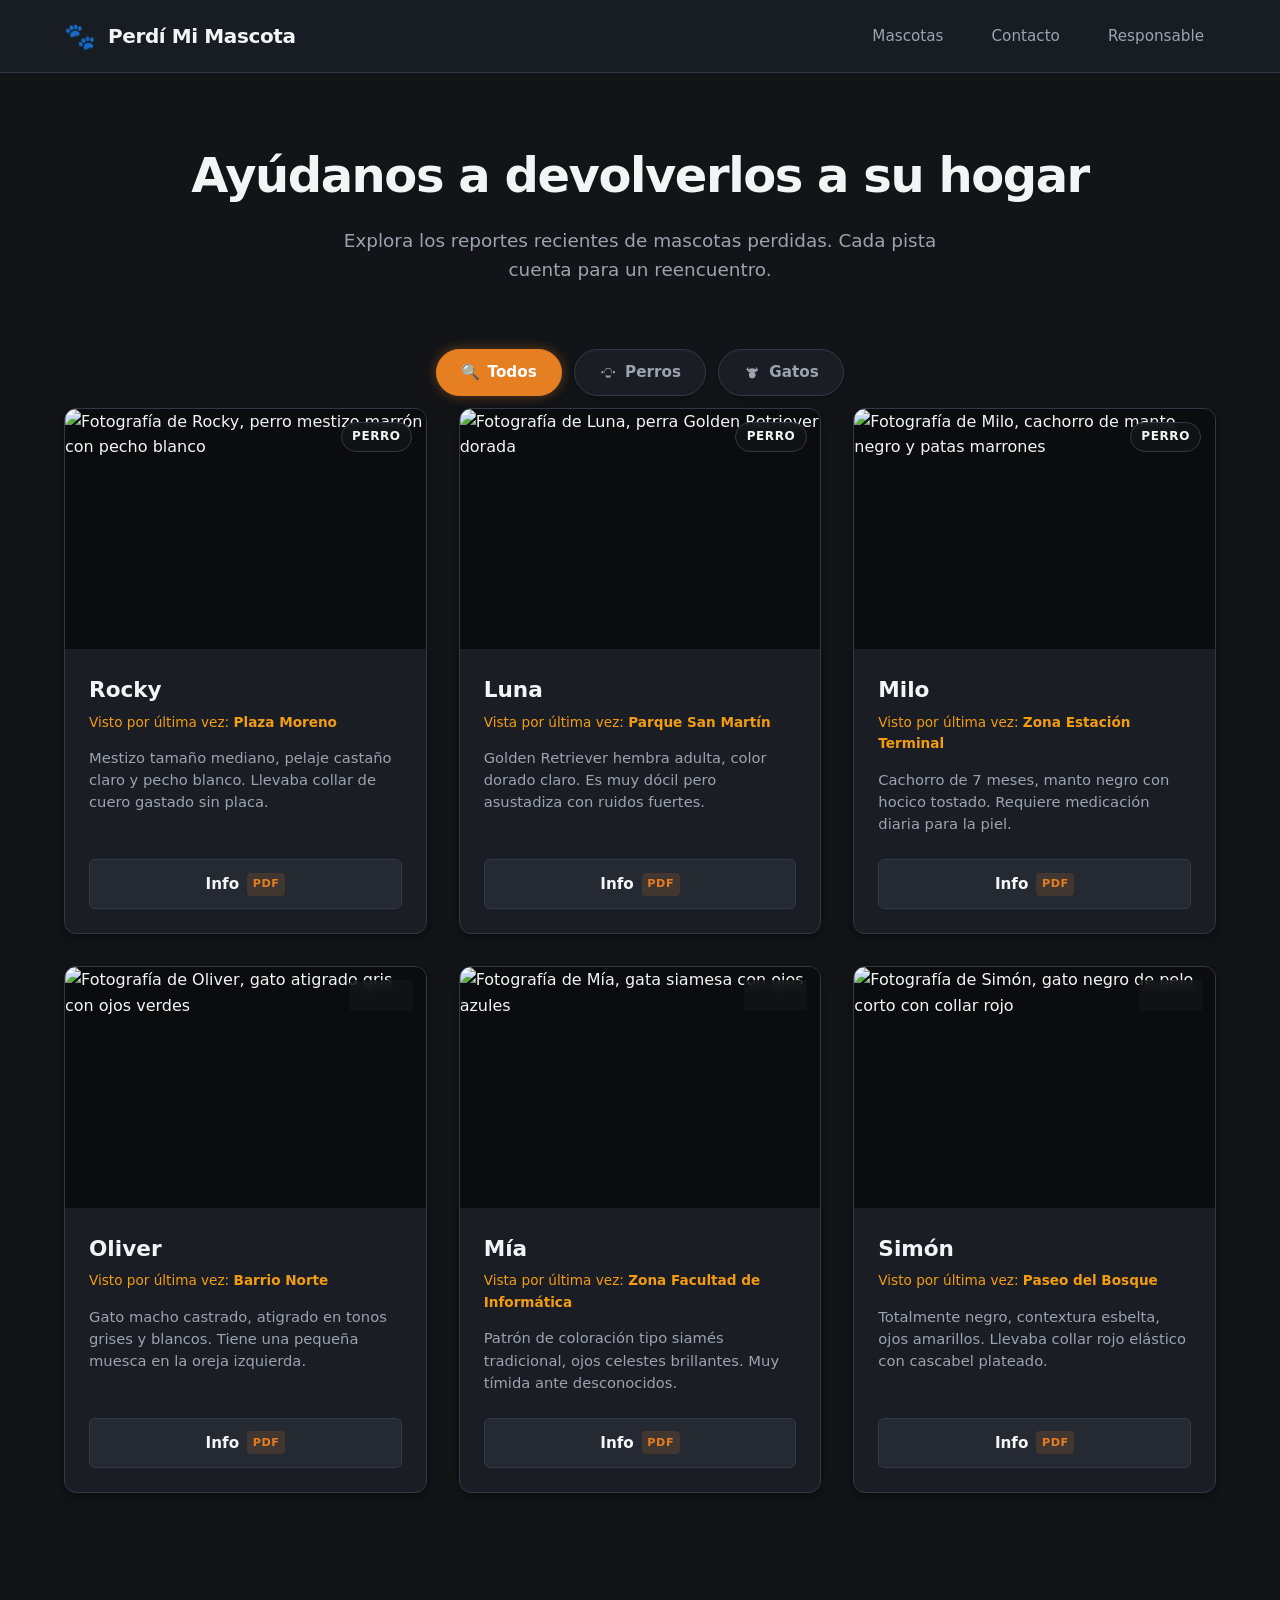
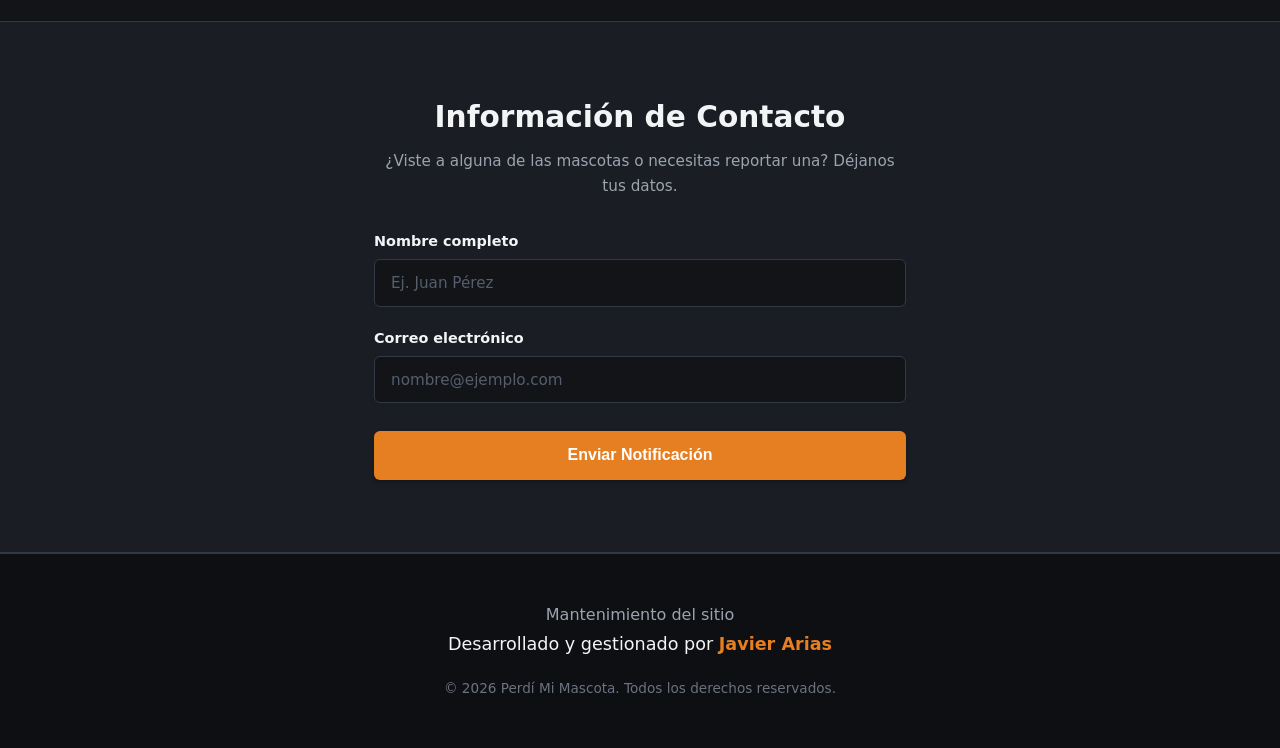
==== PerdiMIMascotaGemini/index.html @ 761e7d7b "poner codigo css" ====
<!DOCTYPE html>
<html lang="es">
<head>
  <meta charset="UTF-8">
  <meta name="viewport" content="width=device-width, initial-scale=1.0">
  <meta name="description" content="Perdí Mi Mascota: Portal comunitario para el reporte y búsqueda de perros y gatos extraviados.">
  <title>Perdí Mi Mascota</title>
  <link rel="stylesheet" href="estilosIA.css">
</head>
<body>
  <!-- Enlace accesible de salto al contenido -->
  <a href="#contenido-principal" class="skip-link">Saltar al contenido principal</a>

  <!-- Encabezado y Navegación Principal -->
  <header class="site-header">
    <div class="container header-container">
      <div class="brand">
        <span class="brand-icon" aria-hidden="true">🐾</span>
        <span class="brand-title">Perdí Mi Mascota</span>
      </div>
      <nav class="main-nav" aria-label="Navegación principal">
        <ul class="nav-list">
          <li><a href="#mascotas" class="nav-link">Mascotas</a></li>
          <li><a href="#contacto" class="nav-link">Contacto</a></li>
          <li><a href="#responsable" class="nav-link">Responsable</a></li>
        </ul>
      </nav>
    </div>
  </header>

  <main id="contenido-principal" class="main-content">
    
    <!-- Hero / Presentación -->
    <section class="hero-section">
      <div class="container hero-content">
        <h1 class="hero-title">Ayúdanos a devolverlos a su hogar</h1>
        <p class="hero-subtitle">
          Explora los reportes recientes de mascotas perdidas. Cada pista cuenta para un reencuentro.
        </p>
      </div>
    </section>

    <!-- Sección del Listado y Filtros -->
    <section id="mascotas" class="catalog-section" aria-labelledby="titulo-catalogo">
      <div class="container">
        <h2 id="titulo-catalogo" class="sr-only">Listado de mascotas perdidas</h2>

        <!-- Segmented Control implementado con CSS Puro (:checked) -->
        <div class="filter-controls" role="group" aria-label="Filtrar por tipo de mascota">
          <input type="radio" name="categoria" id="filtro-todos" class="filter-radio" checked>
          <label for="filtro-todos" class="filter-chip">
            <span class="chip-icon" aria-hidden="true">🔍</span> Todos
          </label>

          <input type="radio" name="categoria" id="filtro-perros" class="filter-radio">
          <label for="filtro-perros" class="filter-chip">
            <svg class="chip-icon" viewBox="0 0 24 24" fill="currentColor" aria-hidden="true">
              <path d="M4.5 10.5C3.67 10.5 3 11.17 3 12s.67 1.5 1.5 1.5 1.5-.67 1.5-1.5-.67-1.5-1.5-1.5zm15 0c-.83 0-1.5.67-1.5 1.5s.67 1.5 1.5 1.5 1.5-.67 1.5-1.5-.67-1.5-1.5-1.5zM12 7.5c-2.48 0-4.5 2.02-4.5 4.5s2.02 4.5 4.5 4.5 4.5-2.02 4.5-4.5-2.02-4.5-4.5-4.5zm-5 4c0-2.76 2.24-5 5-5s5 2.24 5 5c0 1.63-.8 3.07-2.02 3.97L15 19H9l.02-3.53C7.8 14.57 7 13.13 7 11.5z"/>
            </svg>
            Perros
          </label>

          <input type="radio" name="categoria" id="filtro-gatos" class="filter-radio">
          <label for="filtro-gatos" class="filter-chip">
            <svg class="chip-icon" viewBox="0 0 24 24" fill="currentColor" aria-hidden="true">
              <path d="M12 11c-2.5 0-4.5 2-4.5 4.5S9.5 20 12 20s4.5-2 4.5-4.5S14.5 11 12 11zm-5.5-6L4 9l3.5 1.5L6.5 5zm11 0L16.5 9l3.5 1.5L17.5 5zM12 7c-2.8 0-5.2 1.4-6.6 3.5L8.5 12c1-.6 2.2-1 3.5-1s2.5.4 3.5 1l3.1-1.5C17.2 8.4 14.8 7 12 7z"/>
            </svg>
            Gatos
          </label>

          <!-- Grilla de Tarjetas -->
          <div class="cards-grid">
            
            <!-- PERRO 1 -->
            <article class="pet-card cat-perros">
              <div class="card-image-wrapper">
                <img src="imagenes/perro1.jpg" alt="Fotografía de Rocky, perro mestizo marrón con pecho blanco" class="pet-img" loading="lazy">
                <span class="category-badge">Perro</span>
              </div>
              <div class="card-body">
                <h3 class="pet-name">Rocky</h3>
                <p class="pet-meta">Visto por última vez: <strong>Plaza Moreno</strong></p>
                <p class="pet-desc">Mestizo tamaño mediano, pelaje castaño claro y pecho blanco. Llevaba collar de cuero gastado sin placa.</p>
                <a href="info/perro1.pdf" class="btn-info" target="_blank" rel="noopener noreferrer" aria-label="Ver ficha técnica completa en PDF de Rocky">
                  <span>Info</span>
                  <span class="pdf-tag" aria-hidden="true">PDF</span>
                </a>
              </div>
            </article>

            <!-- PERRO 2 -->
            <article class="pet-card cat-perros">
              <div class="card-image-wrapper">
                <img src="imagenes/perro2.jpg" alt="Fotografía de Luna, perra Golden Retriever dorada" class="pet-img" loading="lazy">
                <span class="category-badge">Perro</span>
              </div>
              <div class="card-body">
                <h3 class="pet-name">Luna</h3>
                <p class="pet-meta">Vista por última vez: <strong>Parque San Martín</strong></p>
                <p class="pet-desc">Golden Retriever hembra adulta, color dorado claro. Es muy dócil pero asustadiza con ruidos fuertes.</p>
                <a href="info/perro2.pdf" class="btn-info" target="_blank" rel="noopener noreferrer" aria-label="Ver ficha técnica completa en PDF de Luna">
                  <span>Info</span>
                  <span class="pdf-tag" aria-hidden="true">PDF</span>
                </a>
              </div>
            </article>

            <!-- PERRO 3 -->
            <article class="pet-card cat-perros">
              <div class="card-image-wrapper">
                <img src="imagenes/perro3.jpg" alt="Fotografía de Milo, cachorro de manto negro y patas marrones" class="pet-img" loading="lazy">
                <span class="category-badge">Perro</span>
              </div>
              <div class="card-body">
                <h3 class="pet-name">Milo</h3>
                <p class="pet-meta">Visto por última vez: <strong>Zona Estación Terminal</strong></p>
                <p class="pet-desc">Cachorro de 7 meses, manto negro con hocico tostado. Requiere medicación diaria para la piel.</p>
                <a href="info/perro3.pdf" class="btn-info" target="_blank" rel="noopener noreferrer" aria-label="Ver ficha técnica completa en PDF de Milo">
                  <span>Info</span>
                  <span class="pdf-tag" aria-hidden="true">PDF</span>
                </a>
              </div>
            </article>

            <!-- GATO 1 -->
            <article class="pet-card cat-gatos">
              <div class="card-image-wrapper">
                <img src="imagenes/gato1.jpg" alt="Fotografía de Oliver, gato atigrado gris con ojos verdes" class="pet-img" loading="lazy">
                <span class="category-badge">Gato</span>
              </div>
              <div class="card-body">
                <h3 class="pet-name">Oliver</h3>
                <p class="pet-meta">Visto por última vez: <strong>Barrio Norte</strong></p>
                <p class="pet-desc">Gato macho castrado, atigrado en tonos grises y blancos. Tiene una pequeña muesca en la oreja izquierda.</p>
                <a href="info/gato1.pdf" class="btn-info" target="_blank" rel="noopener noreferrer" aria-label="Ver ficha técnica completa en PDF de Oliver">
                  <span>Info</span>
                  <span class="pdf-tag" aria-hidden="true">PDF</span>
                </a>
              </div>
            </article>

            <!-- GATO 2 -->
            <article class="pet-card cat-gatos">
              <div class="card-image-wrapper">
                <img src="imagenes/gato2.jpg" alt="Fotografía de Mía, gata siamesa con ojos azules" class="pet-img" loading="lazy">
                <span class="category-badge">Gato</span>
              </div>
              <div class="card-body">
                <h3 class="pet-name">Mía</h3>
                <p class="pet-meta">Vista por última vez: <strong>Zona Facultad de Informática</strong></p>
                <p class="pet-desc">Patrón de coloración tipo siamés tradicional, ojos celestes brillantes. Muy tímida ante desconocidos.</p>
                <a href="info/gato2.pdf" class="btn-info" target="_blank" rel="noopener noreferrer" aria-label="Ver ficha técnica completa en PDF de Mía">
                  <span>Info</span>
                  <span class="pdf-tag" aria-hidden="true">PDF</span>
                </a>
              </div>
            </article>

            <!-- GATO 3 -->
            <article class="pet-card cat-gatos">
              <div class="card-image-wrapper">
                <img src="imagenes/gato3.jpg" alt="Fotografía de Simón, gato negro de pelo corto con collar rojo" class="pet-img" loading="lazy">
                <span class="category-badge">Gato</span>
              </div>
              <div class="card-body">
                <h3 class="pet-name">Simón</h3>
                <p class="pet-meta">Visto por última vez: <strong>Paseo del Bosque</strong></p>
                <p class="pet-desc">Totalmente negro, contextura esbelta, ojos amarillos. Llevaba collar rojo elástico con cascabel plateado.</p>
                <a href="info/gato3.pdf" class="btn-info" target="_blank" rel="noopener noreferrer" aria-label="Ver ficha técnica completa en PDF de Simón">
                  <span>Info</span>
                  <span class="pdf-tag" aria-hidden="true">PDF</span>
                </a>
              </div>
            </article>

          </div>
        </div>
      </div>
    </section>

    <!-- Sección de Información de Contacto -->
    <section id="contacto" class="contact-section" aria-labelledby="titulo-contacto">
      <div class="container form-container">
        <h2 id="titulo-contacto" class="section-title">Información de Contacto</h2>
        <p class="section-desc">¿Viste a alguna de las mascotas o necesitas reportar una? Déjanos tus datos.</p>
        
        <!-- Formulario preparado para endpoints backend como Formspree o controladores POST -->
        <form class="contact-form" action="#" method="POST" novalidate>
          <div class="form-group">
            <label for="nombre" class="form-label">Nombre completo</label>
            <input type="text" id="nombre" name="nombre" class="form-input" placeholder="Ej. Juan Pérez" required autocomplete="name">
          </div>
          <div class="form-group">
            <label for="correo" class="form-label">Correo electrónico</label>
            <input type="email" id="correo" name="correo" class="form-input" placeholder="nombre@ejemplo.com" required autocomplete="email">
          </div>
          <button type="submit" class="btn-submit">Enviar Notificación</button>
        </form>
      </div>
    </section>
  </main>

  <!-- Pie de Página e Información del Mantenedor -->
  <footer id="responsable" class="site-footer">
    <div class="container footer-content">
      <div class="maintainer-info">
        <h3 class="maintainer-heading">Mantenimiento del sitio</h3>
        <p class="maintainer-name">Desarrollado y gestionado por <strong>Javier Arias</strong></p>
      </div>
      <p class="copyright-text">&copy; 2026 Perdí Mi Mascota. Todos los derechos reservados.</p>
    </div>
  </footer>
</body>
</html>
---- PerdiMIMascotaGemini/estilosIA.css ----
/* ==========================================================================
   1. VARIABLES DE SISTEMA Y THEME DARK (Tokens de Diseño)
   ========================================================================== */
:root {
  /* Paleta Base Oscura (Cálida y balanceada) */
  --color-bg-base: #121417;
  --color-bg-surface: #1a1e24;
  --color-bg-surface-elevated: #242932;
  --color-border: #323946;
  --color-border-hover: #4a5468;

  /* Acentos Cálidos */
  --color-accent-primary: #e67e22;       /* Naranja cálido */
  --color-accent-primary-hover: #f39c12;
  --color-accent-subtle: rgba(230, 126, 34, 0.15);

  /* Tipografía y Contraste (Cumple WCAG AA/AAA) */
  --color-text-main: #f3f4f6;
  --color-text-muted: #9ca3af;
  --color-text-inverse: #0f1115;

  /* Layout y Espaciado */
  --font-family-base: system-ui, -apple-system, BlinkMacSystemFont, "Segoe UI", Roboto, Oxygen, Ubuntu, Cantarell, sans-serif;
  --container-max-width: 1200px;
  --radius-sm: 6px;
  --radius-md: 12px;
  --radius-lg: 18px;
  --radius-full: 9999px;

  /* Sombras y Elevaciones */
  --shadow-sm: 0 2px 4px rgba(0, 0, 0, 0.3);
  --shadow-md: 0 4px 12px rgba(0, 0, 0, 0.4);
  --shadow-lg: 0 8px 24px rgba(0, 0, 0, 0.5);

  --transition-smooth: all 0.25s cubic-bezier(0.4, 0, 0.2, 1);
}

/* ==========================================================================
   2. RESET Y ESTÁNDARES GLOBALES
   ========================================================================== */
*, *::before, *::after {
  box-sizing: border-box;
  margin: 0;
  padding: 0;
}

html {
  font-size: 100%;
  scroll-behavior: smooth;
}

body {
  font-family: var(--font-family-base);
  background-color: var(--color-bg-base);
  color: var(--color-text-main);
  line-height: 1.6;
  min-height: 100vh;
  display: flex;
  flex-direction: column;
}

/* Enlace de accesibilidad para lectores de pantalla */
.skip-link {
  position: absolute;
  top: -100px;
  left: 1rem;
  background: var(--color-accent-primary);
  color: #ffffff;
  padding: 0.75rem 1.25rem;
  font-weight: 700;
  border-radius: var(--radius-sm);
  z-index: 10000;
  transition: top 0.2s ease;
  text-decoration: none;
}

.skip-link:focus {
  top: 1rem;
}

/* Clases de utilidad */
.sr-only {
  position: absolute;
  width: 1px;
  height: 1px;
  padding: 0;
  margin: -1px;
  overflow: hidden;
  clip: rect(0, 0, 0, 0);
  white-space: nowrap;
  border: 0;
}

.container {
  width: 100%;
  max-width: var(--container-max-width);
  margin-left: auto;
  margin-right: auto;
  padding-left: 1.5rem;
  padding-right: 1.5rem;
}

/* ==========================================================================
   3. HEADER Y NAVEGACIÓN
   ========================================================================== */
.site-header {
  background-color: rgba(26, 30, 36, 0.95);
  backdrop-filter: blur(8px);
  border-bottom: 1px solid var(--color-border);
  position: sticky;
  top: 0;
  z-index: 1000;
}

.header-container {
  display: flex;
  align-items: center;
  justify-content: space-between;
  height: 4.5rem;
}

.brand {
  display: flex;
  align-items: center;
  gap: 0.75rem;
}

.brand-icon {
  font-size: 1.6rem;
}

.brand-title {
  font-size: 1.25rem;
  font-weight: 700;
  color: var(--color-text-main);
  letter-spacing: -0.02em;
}

.nav-list {
  display: flex;
  list-style: none;
  gap: 1.5rem;
}

.nav-link {
  color: var(--color-text-muted);
  text-decoration: none;
  font-size: 0.95rem;
  font-weight: 500;
  padding: 0.5rem 0.75rem;
  border-radius: var(--radius-sm);
  transition: var(--transition-smooth);
}

.nav-link:hover,
.nav-link:focus-visible {
  color: var(--color-text-main);
  background-color: var(--color-bg-surface-elevated);
}

/* ==========================================================================
   4. HERO SECTION
   ========================================================================== */
.hero-section {
  padding: 4rem 0 2rem;
  text-align: center;
}

.hero-title {
  font-size: clamp(2rem, 4vw, 3rem);
  font-weight: 800;
  letter-spacing: -0.03em;
  margin-bottom: 0.75rem;
  color: var(--color-text-main);
}

.hero-subtitle {
  font-size: 1.15rem;
  color: var(--color-text-muted);
  max-width: 650px;
  margin: 0 auto;
}

/* ==========================================================================
   5. CONTROLES DE FILTRADO (Segmented Control CSS Puro)
   ========================================================================== */
.catalog-section {
  padding: 2rem 0 5rem;
}

.filter-controls {
  display: flex;
  flex-wrap: wrap;
  justify-content: center;
  gap: 0.75rem;
  margin-bottom: 3rem;
}

/* Ocultar visualmente los inputs radio sin romper la accesibilidad por teclado */
.filter-radio {
  position: absolute;
  opacity: 0;
  pointer-events: none;
}

.filter-chip {
  display: inline-flex;
  align-items: center;
  gap: 0.5rem;
  padding: 0.65rem 1.5rem;
  background-color: var(--color-bg-surface);
  border: 1px solid var(--color-border);
  color: var(--color-text-muted);
  font-weight: 600;
  font-size: 0.95rem;
  border-radius: var(--radius-full);
  cursor: pointer;
  user-select: none;
  box-shadow: var(--shadow-sm);
  transition: var(--transition-smooth);
}

.chip-icon {
  width: 1.15rem;
  height: 1.15rem;
  display: flex;
  align-items: center;
  justify-content: center;
}

.filter-chip:hover {
  background-color: var(--color-bg-surface-elevated);
  border-color: var(--color-border-hover);
  color: var(--color-text-main);
}

/* Estado Focus accesible para navegación por tabs */
.filter-radio:focus-visible + .filter-chip {
  outline: 2px solid var(--color-accent-primary);
  outline-offset: 2px;
}

/* Estado Seleccionado del Segmented Control */
.filter-radio:checked + .filter-chip {
  background-color: var(--color-accent-primary);
  border-color: var(--color-accent-primary);
  color: #ffffff;
  box-shadow: 0 0 12px rgba(230, 126, 34, 0.4);
}

/* Lógica Reactiva de Filtrado CSS Puro */
#filtro-perros:checked ~ .cards-grid .pet-card:not(.cat-perros) {
  display: none;
}

#filtro-gatos:checked ~ .cards-grid .pet-card:not(.cat-gatos) {
  display: none;
}

/* ==========================================================================
   6. GRILLA DE MASCOTAS Y TARJETAS (Cards)
   ========================================================================== */
.cards-grid {
  display: grid;
  grid-template-columns: repeat(auto-fill, minmax(320px, 1fr));
  gap: 2rem;
  width: 100%;
}

.pet-card {
  background-color: var(--color-bg-surface);
  border: 1px solid var(--color-border);
  border-radius: var(--radius-md);
  overflow: hidden;
  display: flex;
  flex-direction: column;
  box-shadow: var(--shadow-md);
  transition: var(--transition-smooth);
}

.pet-card:hover {
  transform: translateY(-4px);
  border-color: var(--color-border-hover);
  box-shadow: var(--shadow-lg);
}

/* Contenedor de la Foto: Foco visual primario */
.card-image-wrapper {
  position: relative;
  width: 100%;
  padding-top: 66.66%; /* Aspect ratio 3:2 */
  background-color: #0b0c0e;
  overflow: hidden;
}

.pet-img {
  position: absolute;
  top: 0;
  left: 0;
  width: 100%;
  height: 100%;
  object-fit: cover;
  transition: transform 0.4s ease;
}

.pet-card:hover .pet-img {
  transform: scale(1.03);
}

.category-badge {
  position: absolute;
  top: 0.85rem;
  right: 0.85rem;
  background-color: rgba(18, 20, 23, 0.85);
  backdrop-filter: blur(4px);
  color: var(--color-text-main);
  border: 1px solid var(--color-border);
  font-size: 0.75rem;
  font-weight: 700;
  text-transform: uppercase;
  letter-spacing: 0.05em;
  padding: 0.25rem 0.65rem;
  border-radius: var(--radius-full);
}

/* Cuerpo de la Tarjeta */
.card-body {
  padding: 1.5rem;
  display: flex;
  flex-direction: column;
  flex-grow: 1;
}

.pet-name {
  font-size: 1.35rem;
  font-weight: 700;
  color: var(--color-text-main);
  margin-bottom: 0.25rem;
}

.pet-meta {
  font-size: 0.85rem;
  color: var(--color-accent-primary-hover);
  margin-bottom: 0.85rem;
}

.pet-desc {
  font-size: 0.92rem;
  color: var(--color-text-muted);
  line-height: 1.5;
  margin-bottom: 1.5rem;
  flex-grow: 1;
}

/* Botón Info integrado en la tarjeta */
.btn-info {
  display: flex;
  align-items: center;
  justify-content: center;
  gap: 0.5rem;
  width: 100%;
  padding: 0.75rem 1rem;
  background-color: var(--color-bg-surface-elevated);
  border: 1px solid var(--color-border);
  border-radius: var(--radius-sm);
  color: var(--color-text-main);
  text-decoration: none;
  font-size: 0.95rem;
  font-weight: 600;
  transition: var(--transition-smooth);
}

.pdf-tag {
  background-color: var(--color-accent-subtle);
  color: var(--color-accent-primary);
  font-size: 0.7rem;
  font-weight: 800;
  padding: 0.15rem 0.35rem;
  border-radius: 4px;
  letter-spacing: 0.05em;
}

.btn-info:hover,
.btn-info:focus-visible {
  background-color: var(--color-accent-primary);
  border-color: var(--color-accent-primary);
  color: #ffffff;
}

.btn-info:hover .pdf-tag,
.btn-info:focus-visible .pdf-tag {
  background-color: rgba(255, 255, 255, 0.2);
  color: #ffffff;
}

/* ==========================================================================
   7. FORMULARIO DE CONTACTO
   ========================================================================== */
.contact-section {
  background-color: var(--color-bg-surface);
  border-top: 1px solid var(--color-border);
  border-bottom: 1px solid var(--color-border);
  padding: 4.5rem 0;
}

.form-container {
  max-width: 580px;
}

.section-title {
  font-size: 1.85rem;
  font-weight: 700;
  text-align: center;
  margin-bottom: 0.5rem;
}

.section-desc {
  text-align: center;
  color: var(--color-text-muted);
  font-size: 0.95rem;
  margin-bottom: 2rem;
}

.contact-form {
  display: flex;
  flex-direction: column;
  gap: 1.25rem;
}

.form-group {
  display: flex;
  flex-direction: column;
  gap: 0.4rem;
}

.form-label {
  font-size: 0.9rem;
  font-weight: 600;
  color: var(--color-text-main);
}

.form-input {
  width: 100%;
  padding: 0.85rem 1rem;
  background-color: var(--color-bg-base);
  border: 1px solid var(--color-border);
  border-radius: var(--radius-sm);
  color: var(--color-text-main);
  font-family: inherit;
  font-size: 0.95rem;
  transition: var(--transition-smooth);
}

.form-input::placeholder {
  color: #555e6d;
}

.form-input:focus {
  outline: none;
  border-color: var(--color-accent-primary);
  box-shadow: 0 0 0 3px var(--color-accent-subtle);
}

.btn-submit {
  width: 100%;
  padding: 0.95rem;
  margin-top: 0.5rem;
  background-color: var(--color-accent-primary);
  color: #ffffff;
  border: none;
  border-radius: var(--radius-sm);
  font-weight: 700;
  font-size: 1rem;
  cursor: pointer;
  box-shadow: var(--shadow-sm);
  transition: var(--transition-smooth);
}

.btn-submit:hover,
.btn-submit:focus-visible {
  background-color: var(--color-accent-primary-hover);
  box-shadow: 0 0 14px rgba(230, 126, 34, 0.4);
}

/* ==========================================================================
   8. FOOTER Y RESPONSABLE
   ========================================================================== */
.site-footer {
  background-color: #0d0f12;
  padding: 3rem 0;
  margin-top: auto;
  border-top: 1px solid var(--color-border);
}

.footer-content {
  display: flex;
  flex-direction: column;
  align-items: center;
  text-align: center;
  gap: 1.25rem;
}

.maintainer-heading {
  font-size: 1rem;
  color: var(--color-text-muted);
  font-weight: 500;
  margin-bottom: 0.2rem;
}

.maintainer-name {
  font-size: 1.1rem;
  color: var(--color-text-main);
}

.maintainer-name strong {
  color: var(--color-accent-primary);
}

.copyright-text {
  font-size: 0.85rem;
  color: #6b7280;
}

/* ==========================================================================
   9. ACCESIBILIDAD Y MEDIDAS RESPONSIVAS ADICIONALES
   ========================================================================== */
@media (max-width: 640px) {
  .header-container {
    flex-direction: column;
    height: auto;
    padding-top: 1rem;
    padding-bottom: 1rem;
    gap: 0.75rem;
  }

  .nav-list {
    gap: 0.5rem;
  }

  .nav-link {
    font-size: 0.85rem;
    padding: 0.4rem 0.6rem;
  }

  .cards-grid {
    grid-template-columns: 1fr;
  }
}

/* Reducción de animaciones si el usuario lo configuró en su SO */
@media (prefers-reduced-motion: reduce) {
  *, *::before, *::after {
    animation-duration: 0.01ms !important;
    animation-iteration-count: 1 !important;
    transition-duration: 0.01ms !important;
    scroll-behavior: auto !important;
  }
}
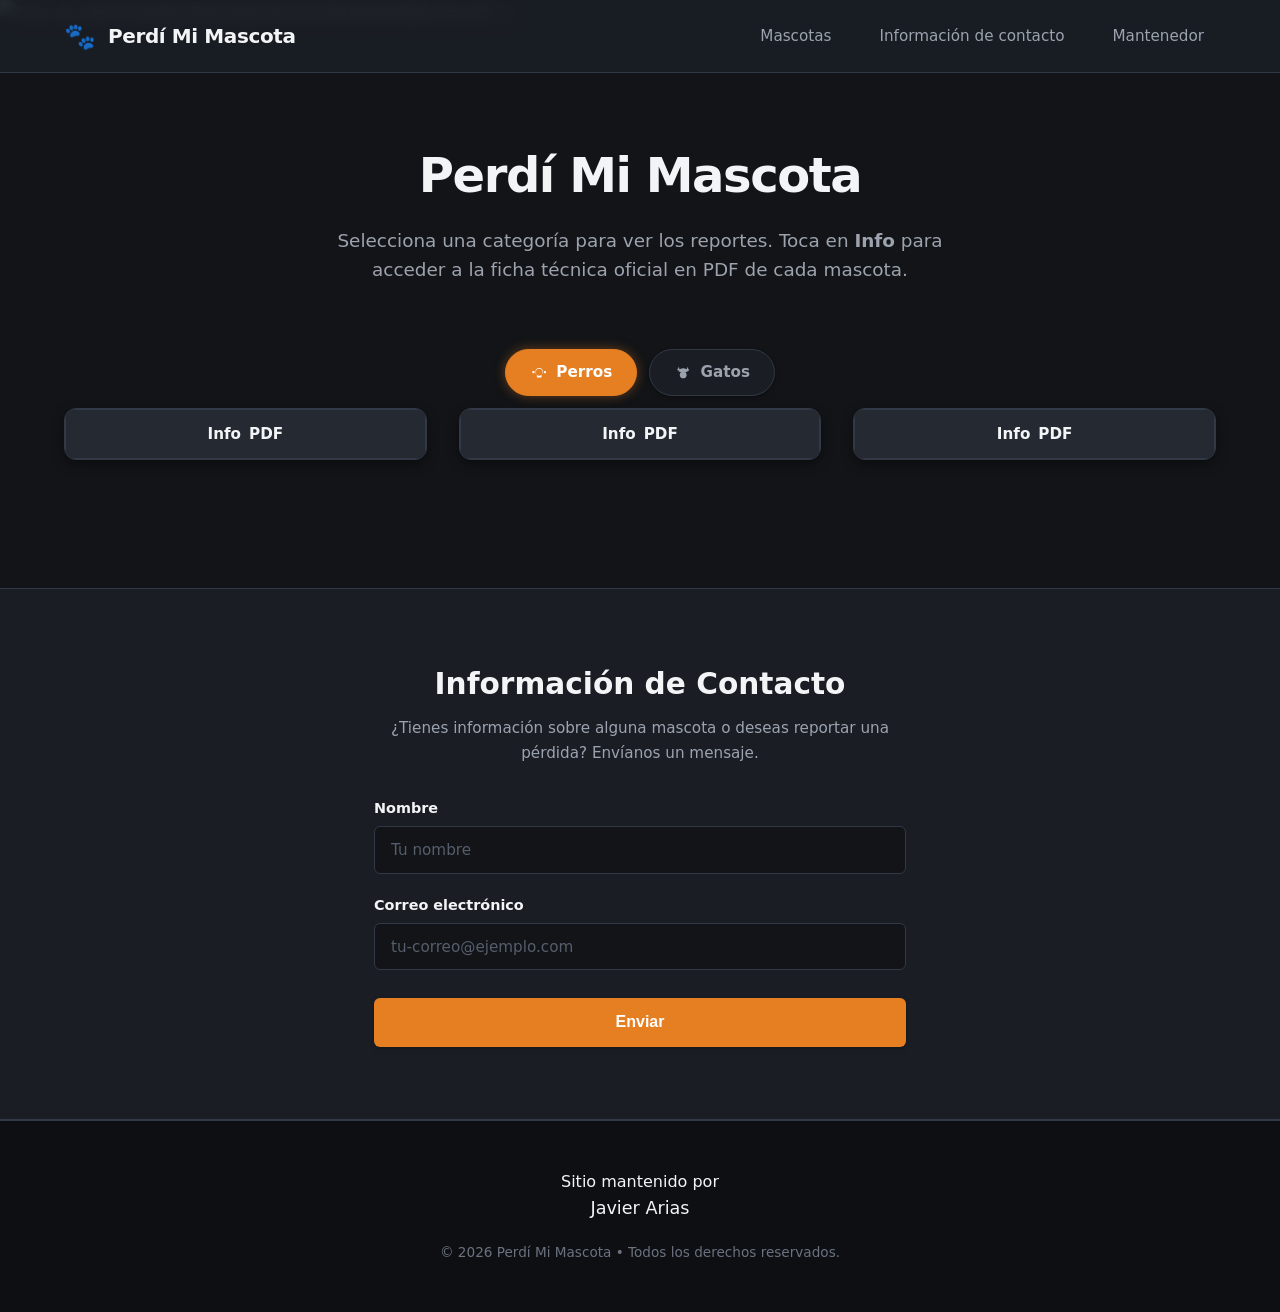
==== commit c7ed5324: "FIX: info mascotas" ====
--- a/PerdiMIMascotaGemini/index.html
+++ b/PerdiMIMascotaGemini/index.html
@@ -8,10 +8,10 @@
   <link rel="stylesheet" href="estilosIA.css">
 </head>
 <body>
-  <!-- Enlace accesible de salto al contenido -->
+  <!-- Salto accesible para lectores de pantalla y teclado -->
   <a href="#contenido-principal" class="skip-link">Saltar al contenido principal</a>
 
-  <!-- Encabezado y Navegación Principal -->
+  <!-- Barra de Navegación -->
   <header class="site-header">
     <div class="container header-container">
       <div class="brand">
@@ -21,8 +21,8 @@
       <nav class="main-nav" aria-label="Navegación principal">
         <ul class="nav-list">
           <li><a href="#mascotas" class="nav-link">Mascotas</a></li>
-          <li><a href="#contacto" class="nav-link">Contacto</a></li>
-          <li><a href="#responsable" class="nav-link">Responsable</a></li>
+          <li><a href="#contacto" class="nav-link">Información de contacto</a></li>
+          <li><a href="#responsable" class="nav-link">Mantenedor</a></li>
         </ul>
       </nav>
     </div>
@@ -30,29 +30,24 @@
 
   <main id="contenido-principal" class="main-content">
     
-    <!-- Hero / Presentación -->
+    <!-- Hero / Encabezado Visual -->
     <section class="hero-section">
       <div class="container hero-content">
-        <h1 class="hero-title">Ayúdanos a devolverlos a su hogar</h1>
+        <h1 class="hero-title">Perdí Mi Mascota</h1>
         <p class="hero-subtitle">
-          Explora los reportes recientes de mascotas perdidas. Cada pista cuenta para un reencuentro.
+          Selecciona una categoría para ver los reportes. Toca en <strong>Info</strong> para acceder a la ficha técnica oficial en PDF de cada mascota.
         </p>
       </div>
     </section>
 
-    <!-- Sección del Listado y Filtros -->
+    <!-- Zona Central: Segmented Control + Listado de Mascotas -->
     <section id="mascotas" class="catalog-section" aria-labelledby="titulo-catalogo">
       <div class="container">
-        <h2 id="titulo-catalogo" class="sr-only">Listado de mascotas perdidas</h2>
+        <h2 id="titulo-catalogo" class="sr-only">Listado de mascotas extraviadas</h2>
 
-        <!-- Segmented Control implementado con CSS Puro (:checked) -->
-        <div class="filter-controls" role="group" aria-label="Filtrar por tipo de mascota">
-          <input type="radio" name="categoria" id="filtro-todos" class="filter-radio" checked>
-          <label for="filtro-todos" class="filter-chip">
-            <span class="chip-icon" aria-hidden="true">🔍</span> Todos
-          </label>
-
-          <input type="radio" name="categoria" id="filtro-perros" class="filter-radio">
+        <!-- Segmented Control con iconos y CSS Puro (:checked) -->
+        <div class="filter-controls" role="group" aria-label="Filtrar por especie">
+          <input type="radio" name="categoria" id="filtro-perros" class="filter-radio" checked>
           <label for="filtro-perros" class="filter-chip">
             <svg class="chip-icon" viewBox="0 0 24 24" fill="currentColor" aria-hidden="true">
               <path d="M4.5 10.5C3.67 10.5 3 11.17 3 12s.67 1.5 1.5 1.5 1.5-.67 1.5-1.5-.67-1.5-1.5-1.5zm15 0c-.83 0-1.5.67-1.5 1.5s.67 1.5 1.5 1.5 1.5-.67 1.5-1.5-.67-1.5-1.5-1.5zM12 7.5c-2.48 0-4.5 2.02-4.5 4.5s2.02 4.5 4.5 4.5 4.5-2.02 4.5-4.5-2.02-4.5-4.5-4.5zm-5 4c0-2.76 2.24-5 5-5s5 2.24 5 5c0 1.63-.8 3.07-2.02 3.97L15 19H9l.02-3.53C7.8 14.57 7 13.13 7 11.5z"/>
@@ -73,103 +68,91 @@
             
             <!-- PERRO 1 -->
             <article class="pet-card cat-perros">
-              <div class="card-image-wrapper">
-                <img src="imagenes/perro1.jpg" alt="Fotografía de Rocky, perro mestizo marrón con pecho blanco" class="pet-img" loading="lazy">
-                <span class="category-badge">Perro</span>
-              </div>
-              <div class="card-body">
-                <h3 class="pet-name">Rocky</h3>
-                <p class="pet-meta">Visto por última vez: <strong>Plaza Moreno</strong></p>
-                <p class="pet-desc">Mestizo tamaño mediano, pelaje castaño claro y pecho blanco. Llevaba collar de cuero gastado sin placa.</p>
-                <a href="info/perro1.pdf" class="btn-info" target="_blank" rel="noopener noreferrer" aria-label="Ver ficha técnica completa en PDF de Rocky">
-                  <span>Info</span>
-                  <span class="pdf-tag" aria-hidden="true">PDF</span>
-                </a>
+              <div class="card-frame">
+                <div class="image-wrapper">
+                  <img src="imagenes/perro1.jpg" alt="Foto de perro mestizo marrón extraviado (perro 1)" class="pet-img" loading="lazy">
+                </div>
+                <div class="card-action">
+                  <a href="info/perro1.pdf" class="btn-info" target="_blank" rel="noopener noreferrer" aria-label="Abrir información en PDF de Perro 1">
+                    <span class="btn-text">Info</span>
+                    <span class="pdf-pill" aria-hidden="true">PDF</span>
+                  </a>
+                </div>
               </div>
             </article>
 
             <!-- PERRO 2 -->
             <article class="pet-card cat-perros">
-              <div class="card-image-wrapper">
-                <img src="imagenes/perro2.jpg" alt="Fotografía de Luna, perra Golden Retriever dorada" class="pet-img" loading="lazy">
-                <span class="category-badge">Perro</span>
-              </div>
-              <div class="card-body">
-                <h3 class="pet-name">Luna</h3>
-                <p class="pet-meta">Vista por última vez: <strong>Parque San Martín</strong></p>
-                <p class="pet-desc">Golden Retriever hembra adulta, color dorado claro. Es muy dócil pero asustadiza con ruidos fuertes.</p>
-                <a href="info/perro2.pdf" class="btn-info" target="_blank" rel="noopener noreferrer" aria-label="Ver ficha técnica completa en PDF de Luna">
-                  <span>Info</span>
-                  <span class="pdf-tag" aria-hidden="true">PDF</span>
-                </a>
+              <div class="card-frame">
+                <div class="image-wrapper">
+                  <img src="imagenes/perro2.jpg" alt="Foto de perro Golden Retriever dorado extraviado (perro 2)" class="pet-img" loading="lazy">
+                </div>
+                <div class="card-action">
+                  <a href="info/perro2.pdf" class="btn-info" target="_blank" rel="noopener noreferrer" aria-label="Abrir información en PDF de Perro 2">
+                    <span class="btn-text">Info</span>
+                    <span class="pdf-pill" aria-hidden="true">PDF</span>
+                  </a>
+                </div>
               </div>
             </article>
 
             <!-- PERRO 3 -->
             <article class="pet-card cat-perros">
-              <div class="card-image-wrapper">
-                <img src="imagenes/perro3.jpg" alt="Fotografía de Milo, cachorro de manto negro y patas marrones" class="pet-img" loading="lazy">
-                <span class="category-badge">Perro</span>
-              </div>
-              <div class="card-body">
-                <h3 class="pet-name">Milo</h3>
-                <p class="pet-meta">Visto por última vez: <strong>Zona Estación Terminal</strong></p>
-                <p class="pet-desc">Cachorro de 7 meses, manto negro con hocico tostado. Requiere medicación diaria para la piel.</p>
-                <a href="info/perro3.pdf" class="btn-info" target="_blank" rel="noopener noreferrer" aria-label="Ver ficha técnica completa en PDF de Milo">
-                  <span>Info</span>
-                  <span class="pdf-tag" aria-hidden="true">PDF</span>
-                </a>
+              <div class="card-frame">
+                <div class="image-wrapper">
+                  <img src="imagenes/perro3.jpg" alt="Foto de cachorro mestizo negro y marrón extraviado (perro 3)" class="pet-img" loading="lazy">
+                </div>
+                <div class="card-action">
+                  <a href="info/perro3.pdf" class="btn-info" target="_blank" rel="noopener noreferrer" aria-label="Abrir información en PDF de Perro 3">
+                    <span class="btn-text">Info</span>
+                    <span class="pdf-pill" aria-hidden="true">PDF</span>
+                  </a>
+                </div>
               </div>
             </article>
 
             <!-- GATO 1 -->
             <article class="pet-card cat-gatos">
-              <div class="card-image-wrapper">
-                <img src="imagenes/gato1.jpg" alt="Fotografía de Oliver, gato atigrado gris con ojos verdes" class="pet-img" loading="lazy">
-                <span class="category-badge">Gato</span>
-              </div>
-              <div class="card-body">
-                <h3 class="pet-name">Oliver</h3>
-                <p class="pet-meta">Visto por última vez: <strong>Barrio Norte</strong></p>
-                <p class="pet-desc">Gato macho castrado, atigrado en tonos grises y blancos. Tiene una pequeña muesca en la oreja izquierda.</p>
-                <a href="info/gato1.pdf" class="btn-info" target="_blank" rel="noopener noreferrer" aria-label="Ver ficha técnica completa en PDF de Oliver">
-                  <span>Info</span>
-                  <span class="pdf-tag" aria-hidden="true">PDF</span>
-                </a>
+              <div class="card-frame">
+                <div class="image-wrapper">
+                  <img src="imagenes/gato1.jpg" alt="Foto de gato atigrado gris con blanco extraviado (gato 1)" class="pet-img" loading="lazy">
+                </div>
+                <div class="card-action">
+                  <a href="info/gato1.pdf" class="btn-info" target="_blank" rel="noopener noreferrer" aria-label="Abrir información en PDF de Gato 1">
+                    <span class="btn-text">Info</span>
+                    <span class="pdf-pill" aria-hidden="true">PDF</span>
+                  </a>
+                </div>
               </div>
             </article>
 
             <!-- GATO 2 -->
             <article class="pet-card cat-gatos">
-              <div class="card-image-wrapper">
-                <img src="imagenes/gato2.jpg" alt="Fotografía de Mía, gata siamesa con ojos azules" class="pet-img" loading="lazy">
-                <span class="category-badge">Gato</span>
-              </div>
-              <div class="card-body">
-                <h3 class="pet-name">Mía</h3>
-                <p class="pet-meta">Vista por última vez: <strong>Zona Facultad de Informática</strong></p>
-                <p class="pet-desc">Patrón de coloración tipo siamés tradicional, ojos celestes brillantes. Muy tímida ante desconocidos.</p>
-                <a href="info/gato2.pdf" class="btn-info" target="_blank" rel="noopener noreferrer" aria-label="Ver ficha técnica completa en PDF de Mía">
-                  <span>Info</span>
-                  <span class="pdf-tag" aria-hidden="true">PDF</span>
-                </a>
+              <div class="card-frame">
+                <div class="image-wrapper">
+                  <img src="imagenes/gato2.jpg" alt="Foto de gata siamesa con ojos claros extraviada (gato 2)" class="pet-img" loading="lazy">
+                </div>
+                <div class="card-action">
+                  <a href="info/gato2.pdf" class="btn-info" target="_blank" rel="noopener noreferrer" aria-label="Abrir información en PDF de Gato 2">
+                    <span class="btn-text">Info</span>
+                    <span class="pdf-pill" aria-hidden="true">PDF</span>
+                  </a>
+                </div>
               </div>
             </article>
 
             <!-- GATO 3 -->
             <article class="pet-card cat-gatos">
-              <div class="card-image-wrapper">
-                <img src="imagenes/gato3.jpg" alt="Fotografía de Simón, gato negro de pelo corto con collar rojo" class="pet-img" loading="lazy">
-                <span class="category-badge">Gato</span>
-              </div>
-              <div class="card-body">
-                <h3 class="pet-name">Simón</h3>
-                <p class="pet-meta">Visto por última vez: <strong>Paseo del Bosque</strong></p>
-                <p class="pet-desc">Totalmente negro, contextura esbelta, ojos amarillos. Llevaba collar rojo elástico con cascabel plateado.</p>
-                <a href="info/gato3.pdf" class="btn-info" target="_blank" rel="noopener noreferrer" aria-label="Ver ficha técnica completa en PDF de Simón">
-                  <span>Info</span>
-                  <span class="pdf-tag" aria-hidden="true">PDF</span>
-                </a>
+              <div class="card-frame">
+                <div class="image-wrapper">
+                  <img src="imagenes/gato3.jpg" alt="Foto de gato negro de pelo corto extraviado (gato 3)" class="pet-img" loading="lazy">
+                </div>
+                <div class="card-action">
+                  <a href="info/gato3.pdf" class="btn-info" target="_blank" rel="noopener noreferrer" aria-label="Abrir información en PDF de Gato 3">
+                    <span class="btn-text">Info</span>
+                    <span class="pdf-pill" aria-hidden="true">PDF</span>
+                  </a>
+                </div>
               </div>
             </article>
 
@@ -178,36 +161,35 @@
       </div>
     </section>
 
-    <!-- Sección de Información de Contacto -->
+    <!-- Información de Contacto -->
     <section id="contacto" class="contact-section" aria-labelledby="titulo-contacto">
       <div class="container form-container">
         <h2 id="titulo-contacto" class="section-title">Información de Contacto</h2>
-        <p class="section-desc">¿Viste a alguna de las mascotas o necesitas reportar una? Déjanos tus datos.</p>
+        <p class="section-desc">¿Tienes información sobre alguna mascota o deseas reportar una pérdida? Envíanos un mensaje.</p>
         
-        <!-- Formulario preparado para endpoints backend como Formspree o controladores POST -->
         <form class="contact-form" action="#" method="POST" novalidate>
           <div class="form-group">
-            <label for="nombre" class="form-label">Nombre completo</label>
-            <input type="text" id="nombre" name="nombre" class="form-input" placeholder="Ej. Juan Pérez" required autocomplete="name">
+            <label for="nombre" class="form-label">Nombre</label>
+            <input type="text" id="nombre" name="nombre" class="form-input" placeholder="Tu nombre" required autocomplete="name">
           </div>
           <div class="form-group">
             <label for="correo" class="form-label">Correo electrónico</label>
-            <input type="email" id="correo" name="correo" class="form-input" placeholder="nombre@ejemplo.com" required autocomplete="email">
+            <input type="email" id="correo" name="correo" class="form-input" placeholder="tu-correo@ejemplo.com" required autocomplete="email">
           </div>
-          <button type="submit" class="btn-submit">Enviar Notificación</button>
+          <button type="submit" class="btn-submit">Enviar</button>
         </form>
       </div>
     </section>
   </main>
 
-  <!-- Pie de Página e Información del Mantenedor -->
+  <!-- Mantenedor del Sitio -->
   <footer id="responsable" class="site-footer">
     <div class="container footer-content">
-      <div class="maintainer-info">
-        <h3 class="maintainer-heading">Mantenimiento del sitio</h3>
-        <p class="maintainer-name">Desarrollado y gestionado por <strong>Javier Arias</strong></p>
+      <div class="maintainer-box">
+        <span class="maintainer-label">Sitio mantenido por</span>
+        <p class="maintainer-name">Javier Arias</p>
       </div>
-      <p class="copyright-text">&copy; 2026 Perdí Mi Mascota. Todos los derechos reservados.</p>
+      <p class="copyright-text">&copy; 2026 Perdí Mi Mascota &bull; Todos los derechos reservados.</p>
     </div>
   </footer>
 </body>
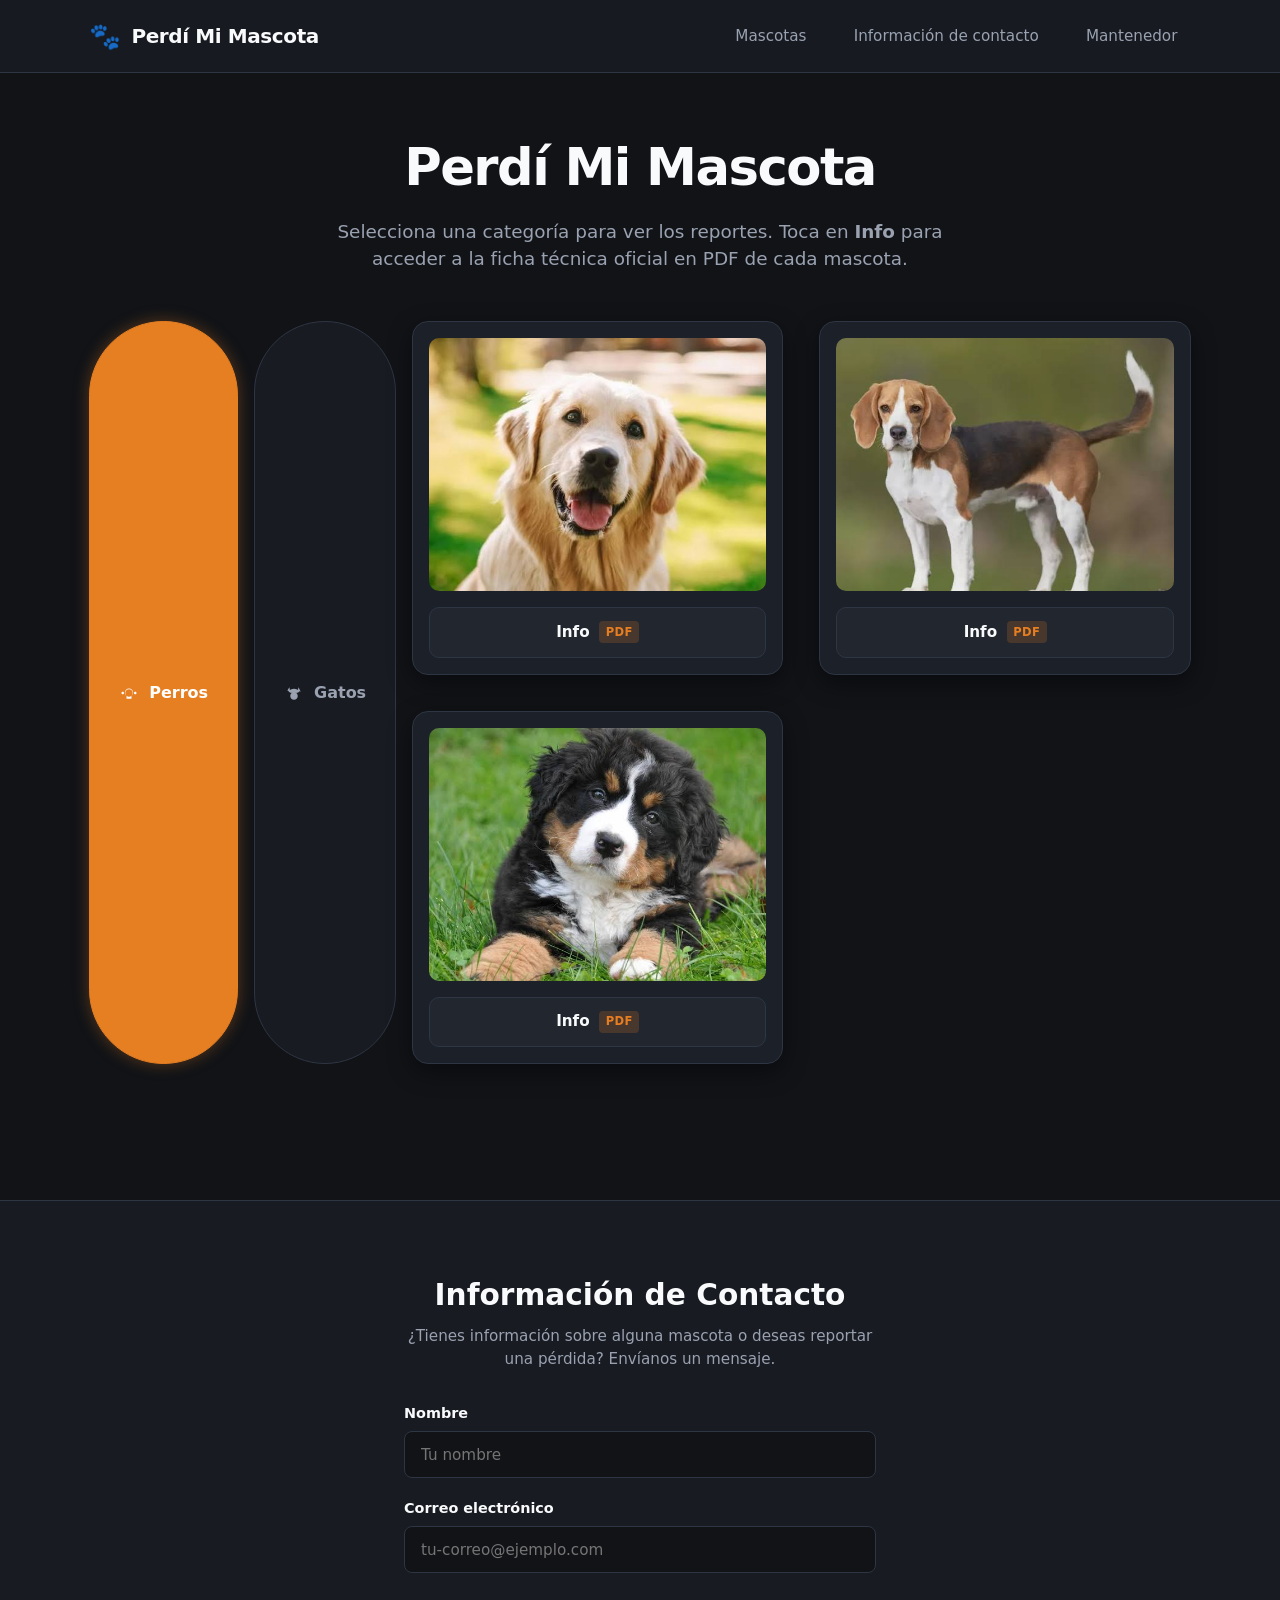
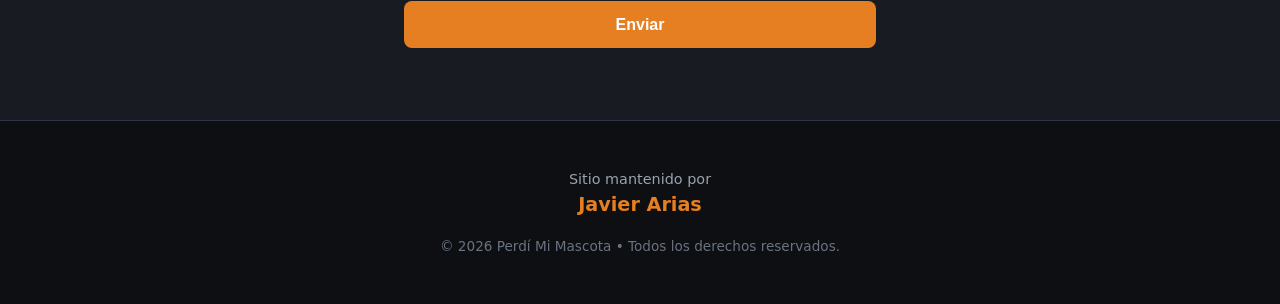
==== commit a2ece52d: "Fix: reemplazar extensiones" ====
--- a/PerdiMIMascotaGemini/index.html
+++ b/PerdiMIMascotaGemini/index.html
@@ -70,7 +70,7 @@
             <article class="pet-card cat-perros">
               <div class="card-frame">
                 <div class="image-wrapper">
-                  <img src="imagenes/perro1.jpg" alt="Foto de perro mestizo marrón extraviado (perro 1)" class="pet-img" loading="lazy">
+                  <img src="imagenes/perro1.jpeg" alt="Foto de perro mestizo marrón extraviado (perro 1)" class="pet-img" loading="lazy">
                 </div>
                 <div class="card-action">
                   <a href="info/perro1.pdf" class="btn-info" target="_blank" rel="noopener noreferrer" aria-label="Abrir información en PDF de Perro 1">
@@ -85,7 +85,7 @@
             <article class="pet-card cat-perros">
               <div class="card-frame">
                 <div class="image-wrapper">
-                  <img src="imagenes/perro2.jpg" alt="Foto de perro Golden Retriever dorado extraviado (perro 2)" class="pet-img" loading="lazy">
+                  <img src="imagenes/perro2.jpeg" alt="Foto de perro Golden Retriever dorado extraviado (perro 2)" class="pet-img" loading="lazy">
                 </div>
                 <div class="card-action">
                   <a href="info/perro2.pdf" class="btn-info" target="_blank" rel="noopener noreferrer" aria-label="Abrir información en PDF de Perro 2">
@@ -100,7 +100,7 @@
             <article class="pet-card cat-perros">
               <div class="card-frame">
                 <div class="image-wrapper">
-                  <img src="imagenes/perro3.jpg" alt="Foto de cachorro mestizo negro y marrón extraviado (perro 3)" class="pet-img" loading="lazy">
+                  <img src="imagenes/perro3.jpeg" alt="Foto de cachorro mestizo negro y marrón extraviado (perro 3)" class="pet-img" loading="lazy">
                 </div>
                 <div class="card-action">
                   <a href="info/perro3.pdf" class="btn-info" target="_blank" rel="noopener noreferrer" aria-label="Abrir información en PDF de Perro 3">
@@ -115,7 +115,7 @@
             <article class="pet-card cat-gatos">
               <div class="card-frame">
                 <div class="image-wrapper">
-                  <img src="imagenes/gato1.jpg" alt="Foto de gato atigrado gris con blanco extraviado (gato 1)" class="pet-img" loading="lazy">
+                  <img src="imagenes/gato1.jpeg" alt="Foto de gato atigrado gris con blanco extraviado (gato 1)" class="pet-img" loading="lazy">
                 </div>
                 <div class="card-action">
                   <a href="info/gato1.pdf" class="btn-info" target="_blank" rel="noopener noreferrer" aria-label="Abrir información en PDF de Gato 1">
@@ -130,7 +130,7 @@
             <article class="pet-card cat-gatos">
               <div class="card-frame">
                 <div class="image-wrapper">
-                  <img src="imagenes/gato2.jpg" alt="Foto de gata siamesa con ojos claros extraviada (gato 2)" class="pet-img" loading="lazy">
+                  <img src="imagenes/gato2.jpeg" alt="Foto de gata siamesa con ojos claros extraviada (gato 2)" class="pet-img" loading="lazy">
                 </div>
                 <div class="card-action">
                   <a href="info/gato2.pdf" class="btn-info" target="_blank" rel="noopener noreferrer" aria-label="Abrir información en PDF de Gato 2">
@@ -145,7 +145,7 @@
             <article class="pet-card cat-gatos">
               <div class="card-frame">
                 <div class="image-wrapper">
-                  <img src="imagenes/gato3.jpg" alt="Foto de gato negro de pelo corto extraviado (gato 3)" class="pet-img" loading="lazy">
+                  <img src="imagenes/gato3.jpeg" alt="Foto de gato negro de pelo corto extraviado (gato 3)" class="pet-img" loading="lazy">
                 </div>
                 <div class="card-action">
                   <a href="info/gato3.pdf" class="btn-info" target="_blank" rel="noopener noreferrer" aria-label="Abrir información en PDF de Gato 3">
--- a/PerdiMIMascotaGemini/estilosIA.css
+++ b/PerdiMIMascotaGemini/estilosIA.css
@@ -1,42 +1,37 @@
 /* ==========================================================================
-   1. VARIABLES DE SISTEMA Y THEME DARK (Tokens de Diseño)
+   1. VARIABLES DE DISEÑO (Tokens Dark Theme Cálido y Accesible)
    ========================================================================== */
 :root {
-  /* Paleta Base Oscura (Cálida y balanceada) */
-  --color-bg-base: #121417;
-  --color-bg-surface: #1a1e24;
-  --color-bg-surface-elevated: #242932;
-  --color-border: #323946;
-  --color-border-hover: #4a5468;
-
-  /* Acentos Cálidos */
-  --color-accent-primary: #e67e22;       /* Naranja cálido */
-  --color-accent-primary-hover: #f39c12;
-  --color-accent-subtle: rgba(230, 126, 34, 0.15);
-
-  /* Tipografía y Contraste (Cumple WCAG AA/AAA) */
-  --color-text-main: #f3f4f6;
-  --color-text-muted: #9ca3af;
-  --color-text-inverse: #0f1115;
-
-  /* Layout y Espaciado */
-  --font-family-base: system-ui, -apple-system, BlinkMacSystemFont, "Segoe UI", Roboto, Oxygen, Ubuntu, Cantarell, sans-serif;
-  --container-max-width: 1200px;
-  --radius-sm: 6px;
-  --radius-md: 12px;
-  --radius-lg: 18px;
-  --radius-full: 9999px;
-
-  /* Sombras y Elevaciones */
-  --shadow-sm: 0 2px 4px rgba(0, 0, 0, 0.3);
-  --shadow-md: 0 4px 12px rgba(0, 0, 0, 0.4);
-  --shadow-lg: 0 8px 24px rgba(0, 0, 0, 0.5);
-
-  --transition-smooth: all 0.25s cubic-bezier(0.4, 0, 0.2, 1);
-}
-
-/* ==========================================================================
-   2. RESET Y ESTÁNDARES GLOBALES
+  --color-bg: #111317;
+  --color-surface: #181b21;
+  --color-surface-hover: #21262f;
+  --color-surface-card: #1c2028;
+  
+  --color-border-card: #2e3543;
+  --color-border-card-hover: #4e586c;
+  
+  --color-primary: #e67e22;          /* Tono naranja amigable y cálido */
+  --color-primary-hover: #f39c12;
+  --color-primary-glow: rgba(230, 126, 34, 0.35);
+
+  --color-text-main: #f9fafb;
+  --color-text-muted: #9aa2b1;
+  
+  --font-base: system-ui, -apple-system, BlinkMacSystemFont, "Segoe UI", Roboto, sans-serif;
+  --max-width: 1150px;
+  
+  --radius-card: 16px;
+  --radius-btn: 10px;
+  --radius-chip: 9999px;
+  
+  --shadow-card: 0 8px 24px rgba(0, 0, 0, 0.45);
+  --shadow-hover: 0 12px 32px rgba(0, 0, 0, 0.65);
+
+  --transition: all 0.25s cubic-bezier(0.4, 0, 0.2, 1);
+}
+
+/* ==========================================================================
+   2. RESET Y BASES
    ========================================================================== */
 *, *::before, *::after {
   box-sizing: border-box;
@@ -50,27 +45,26 @@
 }
 
 body {
-  font-family: var(--font-family-base);
-  background-color: var(--color-bg-base);
-  color: var(--color-text-main);
-  line-height: 1.6;
+  font-family: var(--font-base);
+  background-color: var(--color-bg);
+  color: var(--color-text-main);
+  line-height: 1.5;
   min-height: 100vh;
   display: flex;
   flex-direction: column;
 }
 
-/* Enlace de accesibilidad para lectores de pantalla */
 .skip-link {
   position: absolute;
   top: -100px;
   left: 1rem;
-  background: var(--color-accent-primary);
-  color: #ffffff;
+  background: var(--color-primary);
+  color: #fff;
   padding: 0.75rem 1.25rem;
   font-weight: 700;
-  border-radius: var(--radius-sm);
-  z-index: 10000;
-  transition: top 0.2s ease;
+  border-radius: 6px;
+  z-index: 9999;
+  transition: top 0.2s;
   text-decoration: none;
 }
 
@@ -78,7 +72,6 @@
   top: 1rem;
 }
 
-/* Clases de utilidad */
 .sr-only {
   position: absolute;
   width: 1px;
@@ -87,29 +80,26 @@
   margin: -1px;
   overflow: hidden;
   clip: rect(0, 0, 0, 0);
-  white-space: nowrap;
   border: 0;
 }
 
 .container {
   width: 100%;
-  max-width: var(--container-max-width);
-  margin-left: auto;
-  margin-right: auto;
-  padding-left: 1.5rem;
-  padding-right: 1.5rem;
-}
-
-/* ==========================================================================
-   3. HEADER Y NAVEGACIÓN
+  max-width: var(--max-width);
+  margin: 0 auto;
+  padding: 0 1.5rem;
+}
+
+/* ==========================================================================
+   3. CABECERA Y NAVEGACIÓN
    ========================================================================== */
 .site-header {
-  background-color: rgba(26, 30, 36, 0.95);
-  backdrop-filter: blur(8px);
-  border-bottom: 1px solid var(--color-border);
+  background-color: rgba(24, 27, 33, 0.94);
+  backdrop-filter: blur(10px);
+  border-bottom: 1px solid var(--color-border-card);
   position: sticky;
   top: 0;
-  z-index: 1000;
+  z-index: 100;
 }
 
 .header-container {
@@ -122,7 +112,7 @@
 .brand {
   display: flex;
   align-items: center;
-  gap: 0.75rem;
+  gap: 0.65rem;
 }
 
 .brand-icon {
@@ -132,14 +122,13 @@
 .brand-title {
   font-size: 1.25rem;
   font-weight: 700;
-  color: var(--color-text-main);
   letter-spacing: -0.02em;
 }
 
 .nav-list {
   display: flex;
   list-style: none;
-  gap: 1.5rem;
+  gap: 1.25rem;
 }
 
 .nav-link {
@@ -147,56 +136,53 @@
   text-decoration: none;
   font-size: 0.95rem;
   font-weight: 500;
-  padding: 0.5rem 0.75rem;
-  border-radius: var(--radius-sm);
-  transition: var(--transition-smooth);
+  padding: 0.5rem 0.85rem;
+  border-radius: 8px;
+  transition: var(--transition);
 }
 
 .nav-link:hover,
 .nav-link:focus-visible {
   color: var(--color-text-main);
-  background-color: var(--color-bg-surface-elevated);
-}
-
-/* ==========================================================================
-   4. HERO SECTION
+  background-color: var(--color-surface-hover);
+}
+
+/* ==========================================================================
+   4. HERO
    ========================================================================== */
 .hero-section {
-  padding: 4rem 0 2rem;
+  padding: 3.5rem 0 1.5rem;
   text-align: center;
 }
 
 .hero-title {
-  font-size: clamp(2rem, 4vw, 3rem);
+  font-size: clamp(2.2rem, 4.5vw, 3.2rem);
   font-weight: 800;
   letter-spacing: -0.03em;
   margin-bottom: 0.75rem;
-  color: var(--color-text-main);
 }
 
 .hero-subtitle {
   font-size: 1.15rem;
   color: var(--color-text-muted);
-  max-width: 650px;
+  max-width: 620px;
   margin: 0 auto;
 }
 
 /* ==========================================================================
-   5. CONTROLES DE FILTRADO (Segmented Control CSS Puro)
+   5. SEGMENTED CONTROL (CSS PURO)
    ========================================================================== */
 .catalog-section {
-  padding: 2rem 0 5rem;
+  padding: 1.5rem 0 5rem;
 }
 
 .filter-controls {
   display: flex;
-  flex-wrap: wrap;
   justify-content: center;
-  gap: 0.75rem;
-  margin-bottom: 3rem;
-}
-
-/* Ocultar visualmente los inputs radio sin romper la accesibilidad por teclado */
+  gap: 1rem;
+  margin-bottom: 3.5rem;
+}
+
 .filter-radio {
   position: absolute;
   opacity: 0;
@@ -206,190 +192,150 @@
 .filter-chip {
   display: inline-flex;
   align-items: center;
-  gap: 0.5rem;
-  padding: 0.65rem 1.5rem;
-  background-color: var(--color-bg-surface);
-  border: 1px solid var(--color-border);
+  gap: 0.65rem;
+  padding: 0.75rem 1.8rem;
+  background-color: var(--color-surface);
+  border: 1px solid var(--color-border-card);
   color: var(--color-text-muted);
+  font-size: 1rem;
   font-weight: 600;
-  font-size: 0.95rem;
-  border-radius: var(--radius-full);
+  border-radius: var(--radius-chip);
   cursor: pointer;
   user-select: none;
-  box-shadow: var(--shadow-sm);
-  transition: var(--transition-smooth);
+  transition: var(--transition);
 }
 
 .chip-icon {
-  width: 1.15rem;
-  height: 1.15rem;
+  width: 1.25rem;
+  height: 1.25rem;
+}
+
+.filter-chip:hover {
+  border-color: var(--color-border-card-hover);
+  color: var(--color-text-main);
+  background-color: var(--color-surface-hover);
+}
+
+.filter-radio:focus-visible + .filter-chip {
+  outline: 2px solid var(--color-primary);
+  outline-offset: 3px;
+}
+
+/* Estado Activo */
+.filter-radio:checked + .filter-chip {
+  background-color: var(--color-primary);
+  border-color: var(--color-primary);
+  color: #ffffff;
+  box-shadow: 0 0 16px var(--color-primary-glow);
+}
+
+/* Filtrado de Tarjetas por Selectores Hermanos */
+#filtro-perros:checked ~ .cards-grid .cat-gatos {
+  display: none;
+}
+
+#filtro-gatos:checked ~ .cards-grid .cat-perros {
+  display: none;
+}
+
+/* ==========================================================================
+   6. GRILLA Y MARCO ARMÓNICO DE LAS TARJETAS (FOTO + BOTÓN INFO)
+   ========================================================================== */
+.cards-grid {
+  display: grid;
+  grid-template-columns: repeat(auto-fill, minmax(300px, 1fr));
+  gap: 2.25rem;
+  width: 100%;
+}
+
+.pet-card {
+  display: flex;
+  flex-direction: column;
+}
+
+/* Mismo borde, relleno armónico y superficie para todas las imágenes */
+.card-frame {
+  background-color: var(--color-surface-card);
+  border: 1px solid var(--color-border-card);
+  border-radius: var(--radius-card);
+  padding: 1rem;
+  display: flex;
+  flex-direction: column;
+  box-shadow: var(--shadow-card);
+  transition: var(--transition);
+}
+
+.card-frame:hover {
+  transform: translateY(-5px);
+  border-color: var(--color-border-card-hover);
+  box-shadow: var(--shadow-hover);
+}
+
+/* Contenedor fotográfico con relación de aspecto consistente */
+.image-wrapper {
+  position: relative;
+  width: 100%;
+  aspect-ratio: 4 / 3;
+  border-radius: calc(var(--radius-card) - 6px);
+  overflow: hidden;
+  background-color: #0c0e12;
+}
+
+.pet-img {
+  width: 100%;
+  height: 100%;
+  object-fit: cover;
+  display: block;
+  transition: transform 0.35s ease;
+}
+
+.card-frame:hover .pet-img {
+  transform: scale(1.04);
+}
+
+/* Zona inferior de la tarjeta donde reside el botón Info */
+.card-action {
+  margin-top: 1rem;
+}
+
+.btn-info {
   display: flex;
   align-items: center;
   justify-content: center;
-}
-
-.filter-chip:hover {
-  background-color: var(--color-bg-surface-elevated);
-  border-color: var(--color-border-hover);
-  color: var(--color-text-main);
-}
-
-/* Estado Focus accesible para navegación por tabs */
-.filter-radio:focus-visible + .filter-chip {
-  outline: 2px solid var(--color-accent-primary);
-  outline-offset: 2px;
-}
-
-/* Estado Seleccionado del Segmented Control */
-.filter-radio:checked + .filter-chip {
-  background-color: var(--color-accent-primary);
-  border-color: var(--color-accent-primary);
-  color: #ffffff;
-  box-shadow: 0 0 12px rgba(230, 126, 34, 0.4);
-}
-
-/* Lógica Reactiva de Filtrado CSS Puro */
-#filtro-perros:checked ~ .cards-grid .pet-card:not(.cat-perros) {
-  display: none;
-}
-
-#filtro-gatos:checked ~ .cards-grid .pet-card:not(.cat-gatos) {
-  display: none;
-}
-
-/* ==========================================================================
-   6. GRILLA DE MASCOTAS Y TARJETAS (Cards)
-   ========================================================================== */
-.cards-grid {
-  display: grid;
-  grid-template-columns: repeat(auto-fill, minmax(320px, 1fr));
-  gap: 2rem;
-  width: 100%;
-}
-
-.pet-card {
-  background-color: var(--color-bg-surface);
-  border: 1px solid var(--color-border);
-  border-radius: var(--radius-md);
-  overflow: hidden;
-  display: flex;
-  flex-direction: column;
-  box-shadow: var(--shadow-md);
-  transition: var(--transition-smooth);
-}
-
-.pet-card:hover {
-  transform: translateY(-4px);
-  border-color: var(--color-border-hover);
-  box-shadow: var(--shadow-lg);
-}
-
-/* Contenedor de la Foto: Foco visual primario */
-.card-image-wrapper {
-  position: relative;
-  width: 100%;
-  padding-top: 66.66%; /* Aspect ratio 3:2 */
-  background-color: #0b0c0e;
-  overflow: hidden;
-}
-
-.pet-img {
-  position: absolute;
-  top: 0;
-  left: 0;
-  width: 100%;
-  height: 100%;
-  object-fit: cover;
-  transition: transform 0.4s ease;
-}
-
-.pet-card:hover .pet-img {
-  transform: scale(1.03);
-}
-
-.category-badge {
-  position: absolute;
-  top: 0.85rem;
-  right: 0.85rem;
-  background-color: rgba(18, 20, 23, 0.85);
-  backdrop-filter: blur(4px);
-  color: var(--color-text-main);
-  border: 1px solid var(--color-border);
-  font-size: 0.75rem;
-  font-weight: 700;
-  text-transform: uppercase;
-  letter-spacing: 0.05em;
-  padding: 0.25rem 0.65rem;
-  border-radius: var(--radius-full);
-}
-
-/* Cuerpo de la Tarjeta */
-.card-body {
-  padding: 1.5rem;
-  display: flex;
-  flex-direction: column;
-  flex-grow: 1;
-}
-
-.pet-name {
-  font-size: 1.35rem;
-  font-weight: 700;
-  color: var(--color-text-main);
-  margin-bottom: 0.25rem;
-}
-
-.pet-meta {
-  font-size: 0.85rem;
-  color: var(--color-accent-primary-hover);
-  margin-bottom: 0.85rem;
-}
-
-.pet-desc {
-  font-size: 0.92rem;
-  color: var(--color-text-muted);
-  line-height: 1.5;
-  margin-bottom: 1.5rem;
-  flex-grow: 1;
-}
-
-/* Botón Info integrado en la tarjeta */
-.btn-info {
-  display: flex;
-  align-items: center;
-  justify-content: center;
-  gap: 0.5rem;
-  width: 100%;
-  padding: 0.75rem 1rem;
-  background-color: var(--color-bg-surface-elevated);
-  border: 1px solid var(--color-border);
-  border-radius: var(--radius-sm);
+  gap: 0.6rem;
+  width: 100%;
+  padding: 0.8rem 1rem;
+  background-color: var(--color-surface-hover);
+  border: 1px solid var(--color-border-card);
+  border-radius: var(--radius-btn);
   color: var(--color-text-main);
   text-decoration: none;
+  font-weight: 700;
   font-size: 0.95rem;
-  font-weight: 600;
-  transition: var(--transition-smooth);
-}
-
-.pdf-tag {
-  background-color: var(--color-accent-subtle);
-  color: var(--color-accent-primary);
-  font-size: 0.7rem;
+  transition: var(--transition);
+}
+
+.pdf-pill {
+  background-color: rgba(230, 126, 34, 0.2);
+  color: var(--color-primary);
+  font-size: 0.72rem;
+  padding: 0.15rem 0.4rem;
+  border-radius: 4px;
+  letter-spacing: 0.04em;
   font-weight: 800;
-  padding: 0.15rem 0.35rem;
-  border-radius: 4px;
-  letter-spacing: 0.05em;
 }
 
 .btn-info:hover,
 .btn-info:focus-visible {
-  background-color: var(--color-accent-primary);
-  border-color: var(--color-accent-primary);
+  background-color: var(--color-primary);
+  border-color: var(--color-primary);
   color: #ffffff;
-}
-
-.btn-info:hover .pdf-tag,
-.btn-info:focus-visible .pdf-tag {
-  background-color: rgba(255, 255, 255, 0.2);
+  box-shadow: 0 0 12px var(--color-primary-glow);
+}
+
+.btn-info:hover .pdf-pill,
+.btn-info:focus-visible .pdf-pill {
+  background-color: rgba(255, 255, 255, 0.25);
   color: #ffffff;
 }
 
@@ -397,14 +343,14 @@
    7. FORMULARIO DE CONTACTO
    ========================================================================== */
 .contact-section {
-  background-color: var(--color-bg-surface);
-  border-top: 1px solid var(--color-border);
-  border-bottom: 1px solid var(--color-border);
+  background-color: var(--color-surface);
+  border-top: 1px solid var(--color-border-card);
+  border-bottom: 1px solid var(--color-border-card);
   padding: 4.5rem 0;
 }
 
 .form-container {
-  max-width: 580px;
+  max-width: 520px;
 }
 
 .section-title {
@@ -442,78 +388,68 @@
 .form-input {
   width: 100%;
   padding: 0.85rem 1rem;
-  background-color: var(--color-bg-base);
-  border: 1px solid var(--color-border);
-  border-radius: var(--radius-sm);
+  background-color: var(--color-bg);
+  border: 1px solid var(--color-border-card);
+  border-radius: 8px;
   color: var(--color-text-main);
   font-family: inherit;
   font-size: 0.95rem;
-  transition: var(--transition-smooth);
-}
-
-.form-input::placeholder {
-  color: #555e6d;
+  transition: var(--transition);
 }
 
 .form-input:focus {
   outline: none;
-  border-color: var(--color-accent-primary);
-  box-shadow: 0 0 0 3px var(--color-accent-subtle);
+  border-color: var(--color-primary);
+  box-shadow: 0 0 0 3px var(--color-primary-glow);
 }
 
 .btn-submit {
   width: 100%;
-  padding: 0.95rem;
-  margin-top: 0.5rem;
-  background-color: var(--color-accent-primary);
+  padding: 0.9rem;
+  background-color: var(--color-primary);
   color: #ffffff;
   border: none;
-  border-radius: var(--radius-sm);
+  border-radius: 8px;
   font-weight: 700;
   font-size: 1rem;
   cursor: pointer;
-  box-shadow: var(--shadow-sm);
-  transition: var(--transition-smooth);
+  margin-top: 0.5rem;
+  transition: var(--transition);
 }
 
 .btn-submit:hover,
 .btn-submit:focus-visible {
-  background-color: var(--color-accent-primary-hover);
-  box-shadow: 0 0 14px rgba(230, 126, 34, 0.4);
-}
-
-/* ==========================================================================
-   8. FOOTER Y RESPONSABLE
+  background-color: var(--color-primary-hover);
+  box-shadow: 0 0 14px var(--color-primary-glow);
+}
+
+/* ==========================================================================
+   8. FOOTER / MANTENEDOR
    ========================================================================== */
 .site-footer {
   background-color: #0d0f12;
   padding: 3rem 0;
   margin-top: auto;
-  border-top: 1px solid var(--color-border);
 }
 
 .footer-content {
+  text-align: center;
   display: flex;
   flex-direction: column;
   align-items: center;
-  text-align: center;
-  gap: 1.25rem;
-}
-
-.maintainer-heading {
-  font-size: 1rem;
+  gap: 1rem;
+}
+
+.maintainer-label {
+  display: block;
+  font-size: 0.9rem;
   color: var(--color-text-muted);
-  font-weight: 500;
-  margin-bottom: 0.2rem;
 }
 
 .maintainer-name {
-  font-size: 1.1rem;
-  color: var(--color-text-main);
-}
-
-.maintainer-name strong {
-  color: var(--color-accent-primary);
+  font-size: 1.2rem;
+  font-weight: 700;
+  color: var(--color-primary);
 }
 
 .copyright-text {
@@ -522,14 +458,13 @@
 }
 
 /* ==========================================================================
-   9. ACCESIBILIDAD Y MEDIDAS RESPONSIVAS ADICIONALES
+   9. RESPONSIVIDAD Y PREFERENCIAS
    ========================================================================== */
 @media (max-width: 640px) {
   .header-container {
     flex-direction: column;
     height: auto;
-    padding-top: 1rem;
-    padding-bottom: 1rem;
+    padding: 1rem 0;
     gap: 0.75rem;
   }
 
@@ -537,21 +472,14 @@
     gap: 0.5rem;
   }
 
-  .nav-link {
-    font-size: 0.85rem;
-    padding: 0.4rem 0.6rem;
-  }
-
   .cards-grid {
     grid-template-columns: 1fr;
   }
 }
 
-/* Reducción de animaciones si el usuario lo configuró en su SO */
 @media (prefers-reduced-motion: reduce) {
   *, *::before, *::after {
     animation-duration: 0.01ms !important;
-    animation-iteration-count: 1 !important;
     transition-duration: 0.01ms !important;
     scroll-behavior: auto !important;
   }
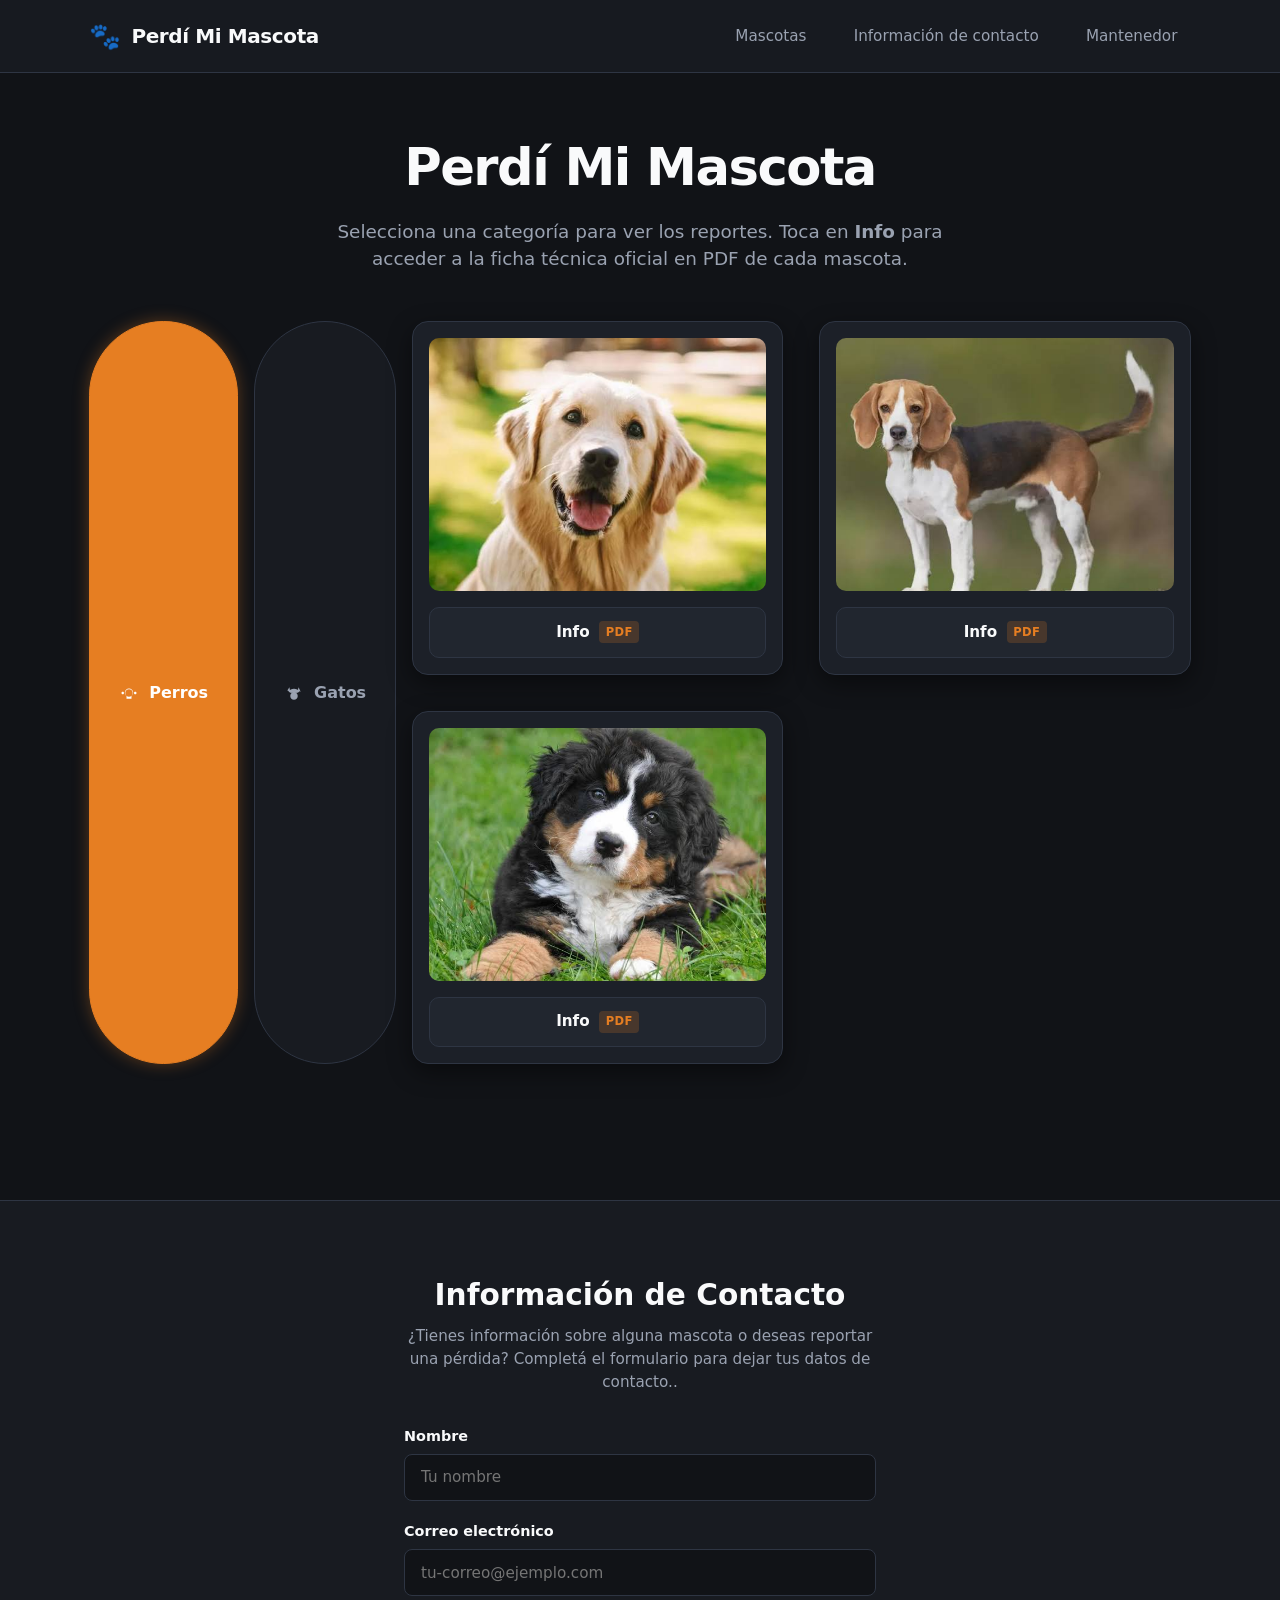
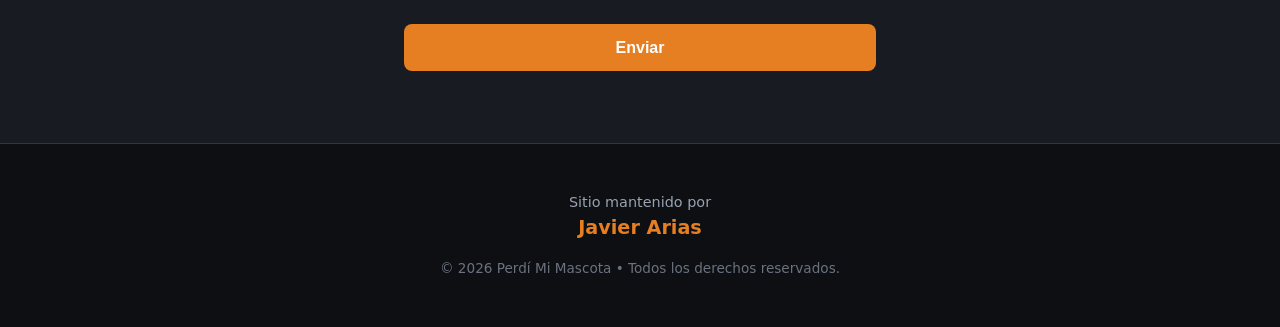
==== commit 0e136eab: "realizar sitio gpt" ====
--- a/PerdiMIMascotaGemini/index.html
+++ b/PerdiMIMascotaGemini/index.html
@@ -165,7 +165,8 @@
     <section id="contacto" class="contact-section" aria-labelledby="titulo-contacto">
       <div class="container form-container">
         <h2 id="titulo-contacto" class="section-title">Información de Contacto</h2>
-        <p class="section-desc">¿Tienes información sobre alguna mascota o deseas reportar una pérdida? Envíanos un mensaje.</p>
+        <p class="section-desc">¿Tienes información sobre alguna mascota o deseas reportar una pérdida?
+          Completá el formulario para dejar tus datos de contacto..</p>
         
         <form class="contact-form" action="#" method="POST" novalidate>
           <div class="form-group">
